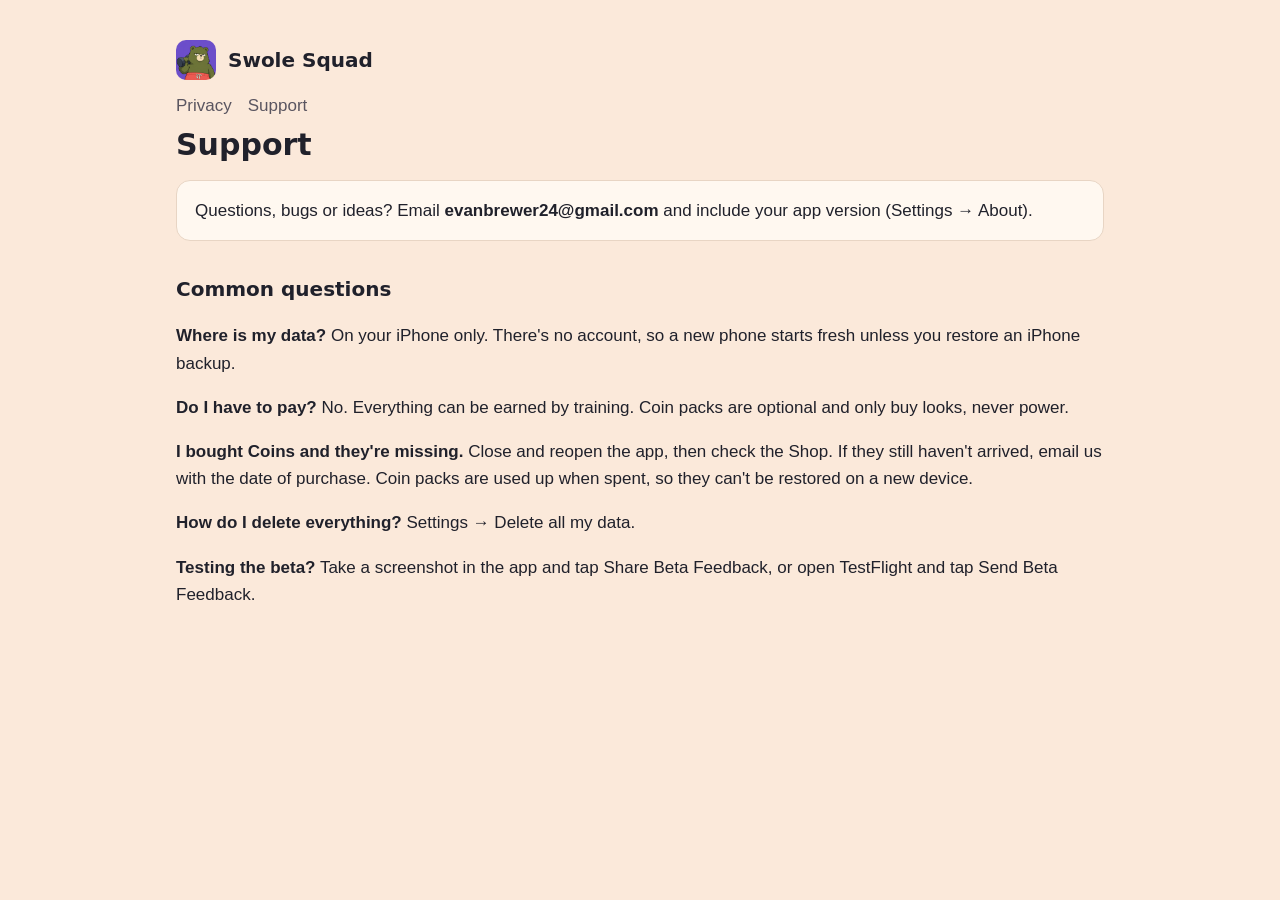
==== support.html @ 569f1f13 "Swole Squad website: landing, privacy policy, support Co-Authored-By: Claude Opus 5.5 <noreply@anthr" ====
<!doctype html><html lang="en"><head><meta charset="utf-8"><meta name="viewport" content="width=device-width,initial-scale=1">
<title>Swole Squad Support</title><link rel="stylesheet" href="style.css"></head><body><main>
<header class="top"><a href="index.html" style="display:flex;align-items:center;gap:12px;text-decoration:none"><img src="icon-256.png" alt="" width="40" height="40" class="appicon"><strong>Swole Squad</strong></a></header><nav><a href="privacy.html">Privacy</a><a href="support.html">Support</a></nav>
<h1>Support</h1>
<p class="lead">Questions, bugs or ideas? Email <strong>evanbrewer24@gmail.com</strong> and include your app version (Settings → About).</p>
<h2>Common questions</h2>
<p><strong>Where is my data?</strong> On your iPhone only. There's no account, so a new phone starts fresh unless you restore an iPhone backup.</p>
<p><strong>Do I have to pay?</strong> No. Everything can be earned by training. Coin packs are optional and only buy looks, never power.</p>
<p><strong>I bought Coins and they're missing.</strong> Close and reopen the app, then check the Shop. If they still haven't arrived, email us with the date of purchase. Coin packs are used up when spent, so they can't be restored on a new device.</p>
<p><strong>How do I delete everything?</strong> Settings → Delete all my data.</p>
<p><strong>Testing the beta?</strong> Take a screenshot in the app and tap Share Beta Feedback, or open TestFlight and tap Send Beta Feedback.</p>
</main></body></html>
---- style.css ----
:root{--bg:#FBE9DA;--card:#FFF8F0;--ink:#20212B;--muted:#5A5560;--accent:#F5B841;--line:#E8D5C4}
@media (prefers-color-scheme:dark){:root{--bg:#1E1B22;--card:#29252E;--ink:#F3EDE6;--muted:#B9B1A9;--line:#3A3540}}
*{box-sizing:border-box}body{margin:0;background:var(--bg);color:var(--ink);font:17px/1.6 -apple-system,BlinkMacSystemFont,"SF Pro Text","Helvetica Neue",Arial,sans-serif}
main{max-width:680px;margin:0 auto;padding:40px 16px 64px}
header{display:flex;align-items:center;gap:12px;margin-bottom:28px}header strong{font-size:20px}
nav a{color:var(--muted);margin-right:16px;text-decoration:none}nav a:hover{color:var(--ink)}
h1{font-size:30px;line-height:1.2;margin:8px 0 6px}h2{font-size:20px;margin:32px 0 8px}
.lead{background:var(--card);border:1px solid var(--line);border-radius:14px;padding:16px 18px}
.muted{color:var(--muted);font-size:15px}a{color:inherit}
:root{--display:"Fredoka","Avenir Next Rounded",system-ui,sans-serif;--body:"Nunito",-apple-system,BlinkMacSystemFont,"Helvetica Neue",Arial,sans-serif;--coral:#E8604C;--sun:#F5B841}
body{font-family:var(--body)}
main{max-width:960px;padding-left:max(16px,env(safe-area-inset-left,0px));padding-right:max(16px,env(safe-area-inset-right,0px))}
.top{display:flex;align-items:center;gap:12px;flex-wrap:wrap;margin-bottom:12px}.top nav{margin-left:auto}.top nav a{margin:0 0 0 16px}
.appicon{border-radius:10px}
h1,h2,.top strong{font-family:var(--display);font-weight:600}
.hero{display:grid;grid-template-columns:1.1fr .9fr;gap:24px;align-items:center;padding:24px 0 8px}
.hero h1{font-size:clamp(36px,6vw,58px);line-height:1.05;margin:4px 0 14px;text-wrap:balance}
.kicker{color:var(--coral);font-weight:700;letter-spacing:.04em;margin:0}
.lede{font-size:19px;max-width:34ch;margin:0 0 14px}
.status{display:inline-block;background:var(--sun);color:#20212B;border:2px solid #20212B;border-radius:999px;padding:6px 14px;font-weight:700;margin:0}
.bear{width:100%;height:auto;max-width:420px;justify-self:center}
.grid{display:grid;grid-template-columns:repeat(3,1fr);gap:14px;margin:28px 0}
.card{background:var(--card);border:1px solid var(--line);border-radius:16px;padding:16px 18px;min-width:0}
.card h2{margin:0 0 6px;font-size:22px}.card p{margin:0}
.fair{background:var(--card);border:2px solid var(--ink);border-radius:18px;padding:18px 20px}
.fair h2{margin:0 0 8px}.fair ul{margin:0;padding-left:20px}
footer{margin-top:28px;color:var(--muted);font-size:15px}
@media (max-width:720px){.hero{grid-template-columns:1fr}.bear{max-width:300px;order:-1}.grid{grid-template-columns:1fr}}
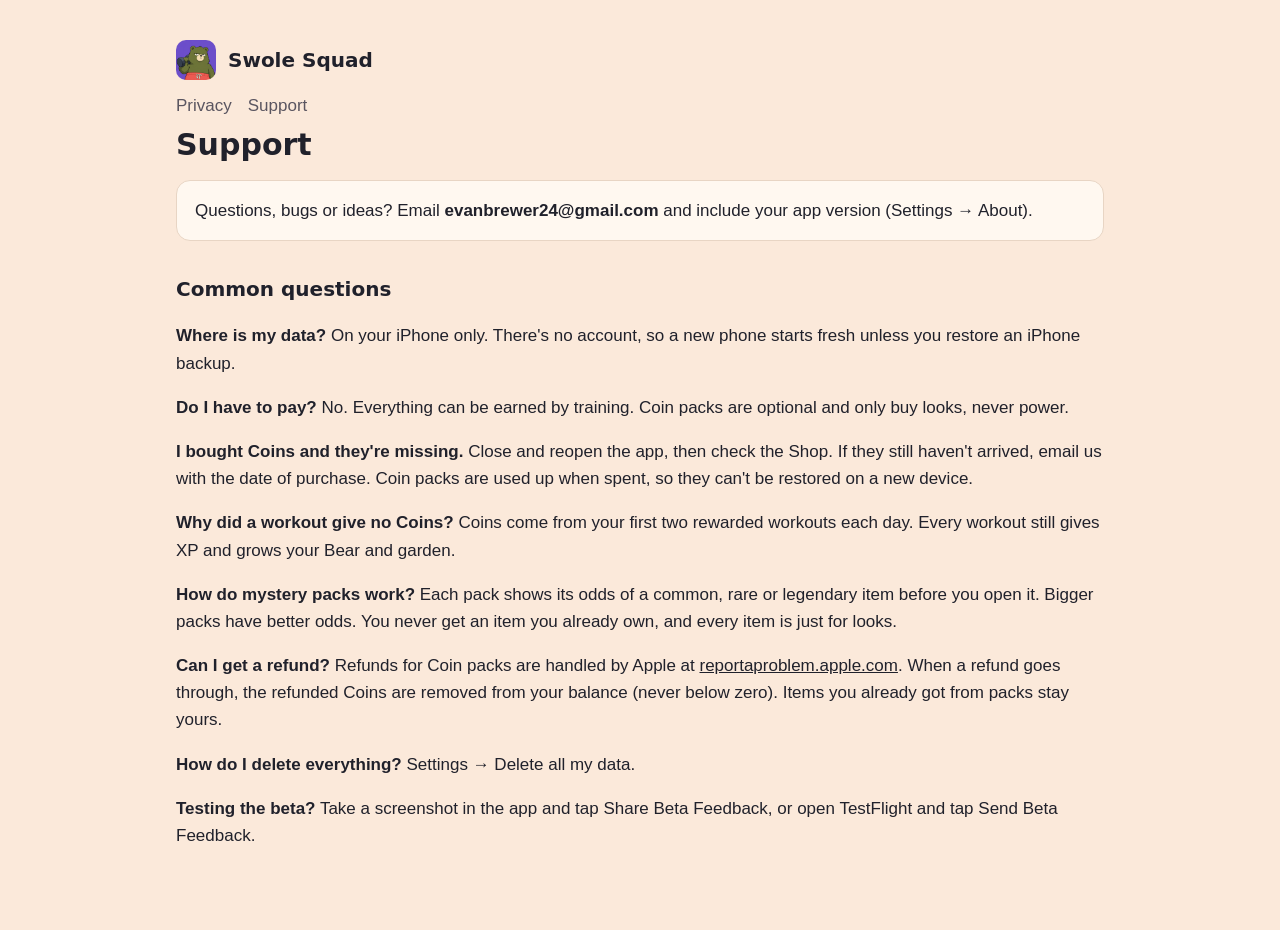
==== commit e2b6d49d: "Support: daily Coin limit, mystery packs and refunds; privacy: packs open on device Co-Authored-By: " ====
--- a/support.html
+++ b/support.html
@@ -7,6 +7,9 @@
 <p><strong>Where is my data?</strong> On your iPhone only. There's no account, so a new phone starts fresh unless you restore an iPhone backup.</p>
 <p><strong>Do I have to pay?</strong> No. Everything can be earned by training. Coin packs are optional and only buy looks, never power.</p>
 <p><strong>I bought Coins and they're missing.</strong> Close and reopen the app, then check the Shop. If they still haven't arrived, email us with the date of purchase. Coin packs are used up when spent, so they can't be restored on a new device.</p>
+<p><strong>Why did a workout give no Coins?</strong> Coins come from your first two rewarded workouts each day. Every workout still gives XP and grows your Bear and garden.</p>
+<p><strong>How do mystery packs work?</strong> Each pack shows its odds of a common, rare or legendary item before you open it. Bigger packs have better odds. You never get an item you already own, and every item is just for looks.</p>
+<p><strong>Can I get a refund?</strong> Refunds for Coin packs are handled by Apple at <a href="https://reportaproblem.apple.com">reportaproblem.apple.com</a>. When a refund goes through, the refunded Coins are removed from your balance (never below zero). Items you already got from packs stay yours.</p>
 <p><strong>How do I delete everything?</strong> Settings → Delete all my data.</p>
 <p><strong>Testing the beta?</strong> Take a screenshot in the app and tap Share Beta Feedback, or open TestFlight and tap Send Beta Feedback.</p>
 </main></body></html>
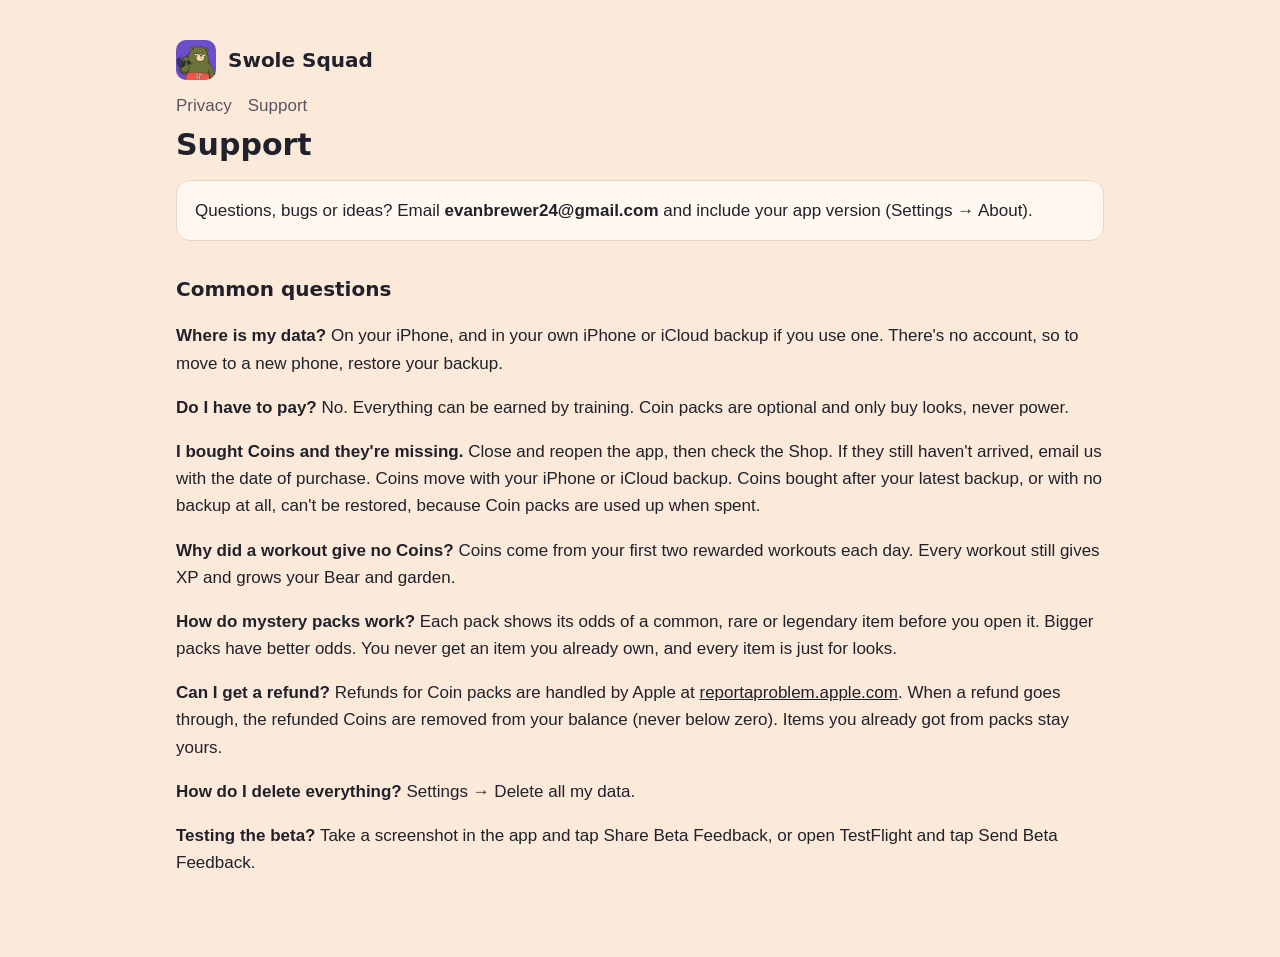
==== commit 228665ae: "Correct the reminder wording and describe backups The reminder is daily. Saves now go into the playe" ====
--- a/support.html
+++ b/support.html
@@ -4,9 +4,9 @@
 <h1>Support</h1>
 <p class="lead">Questions, bugs or ideas? Email <strong>evanbrewer24@gmail.com</strong> and include your app version (Settings → About).</p>
 <h2>Common questions</h2>
-<p><strong>Where is my data?</strong> On your iPhone only. There's no account, so a new phone starts fresh unless you restore an iPhone backup.</p>
+<p><strong>Where is my data?</strong> On your iPhone, and in your own iPhone or iCloud backup if you use one. There's no account, so to move to a new phone, restore your backup.</p>
 <p><strong>Do I have to pay?</strong> No. Everything can be earned by training. Coin packs are optional and only buy looks, never power.</p>
-<p><strong>I bought Coins and they're missing.</strong> Close and reopen the app, then check the Shop. If they still haven't arrived, email us with the date of purchase. Coin packs are used up when spent, so they can't be restored on a new device.</p>
+<p><strong>I bought Coins and they're missing.</strong> Close and reopen the app, then check the Shop. If they still haven't arrived, email us with the date of purchase. Coins move with your iPhone or iCloud backup. Coins bought after your latest backup, or with no backup at all, can't be restored, because Coin packs are used up when spent.</p>
 <p><strong>Why did a workout give no Coins?</strong> Coins come from your first two rewarded workouts each day. Every workout still gives XP and grows your Bear and garden.</p>
 <p><strong>How do mystery packs work?</strong> Each pack shows its odds of a common, rare or legendary item before you open it. Bigger packs have better odds. You never get an item you already own, and every item is just for looks.</p>
 <p><strong>Can I get a refund?</strong> Refunds for Coin packs are handled by Apple at <a href="https://reportaproblem.apple.com">reportaproblem.apple.com</a>. When a refund goes through, the refunded Coins are removed from your balance (never below zero). Items you already got from packs stay yours.</p>
